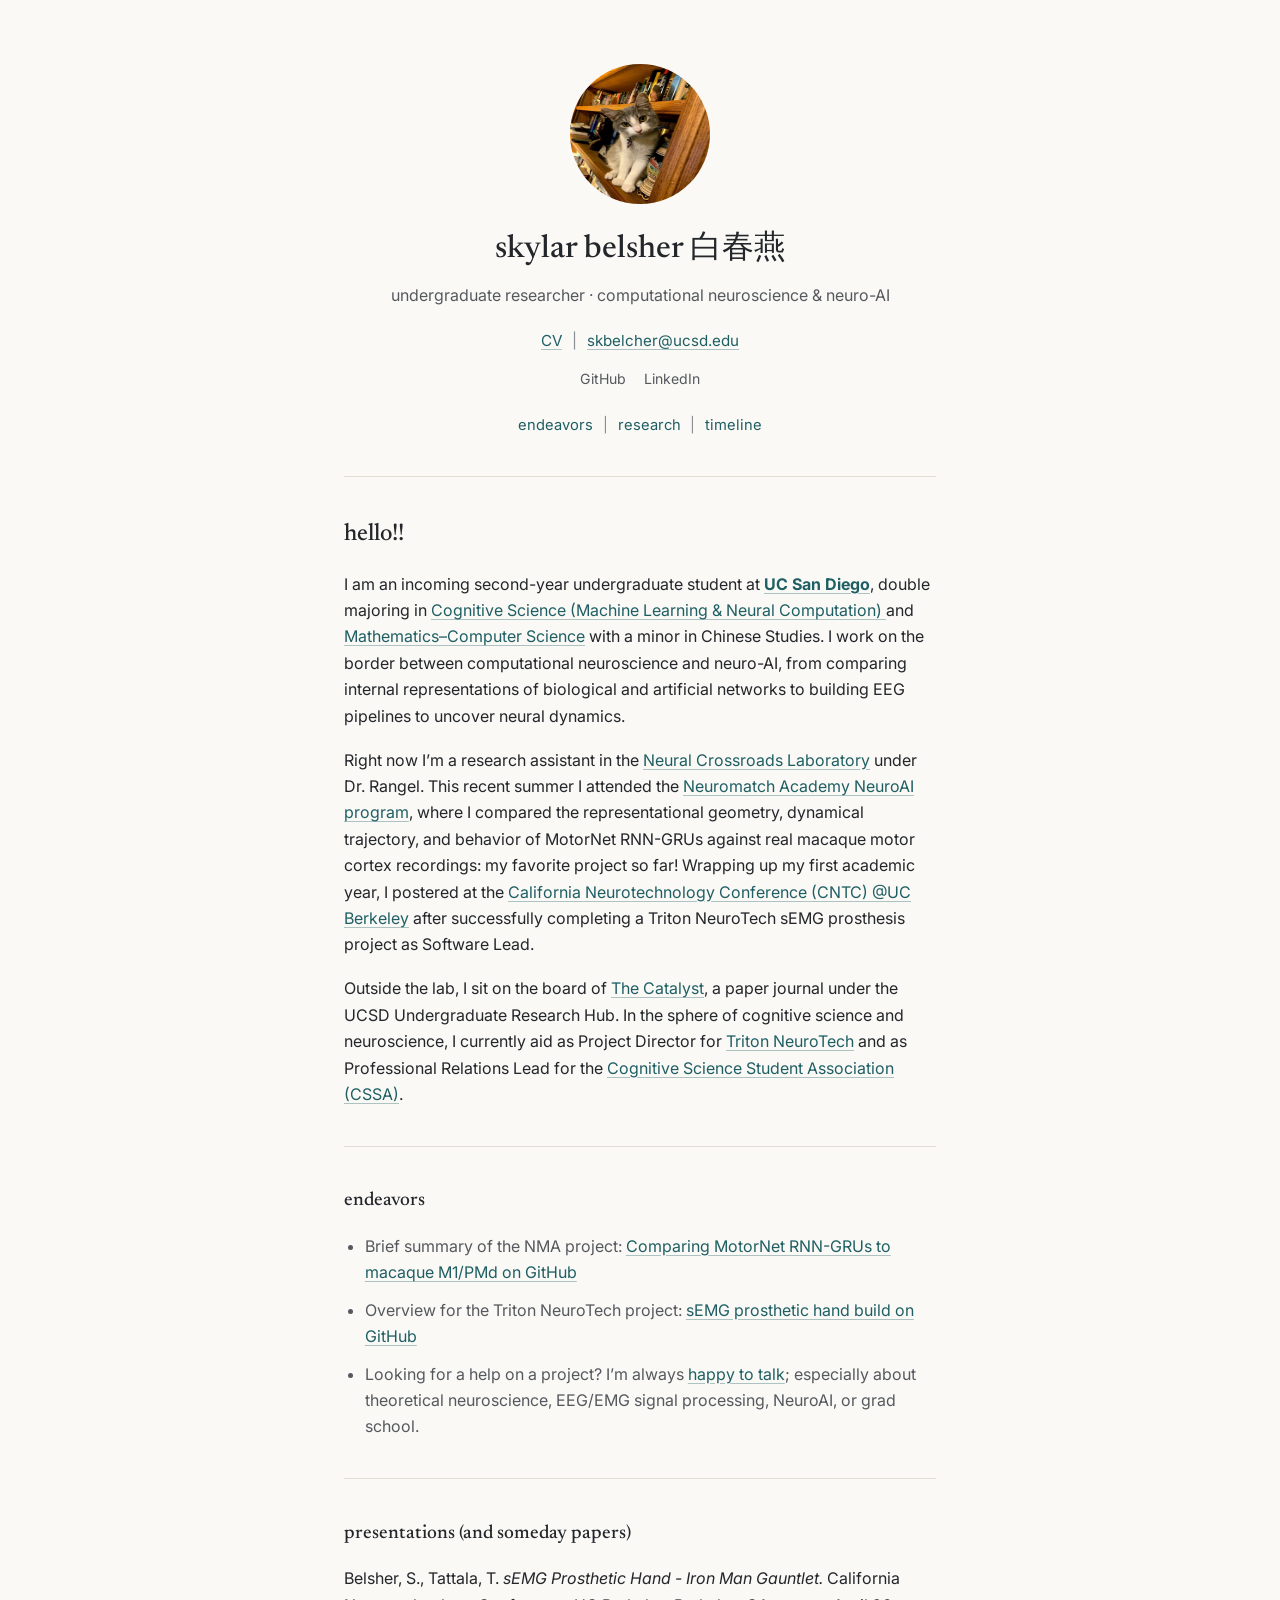
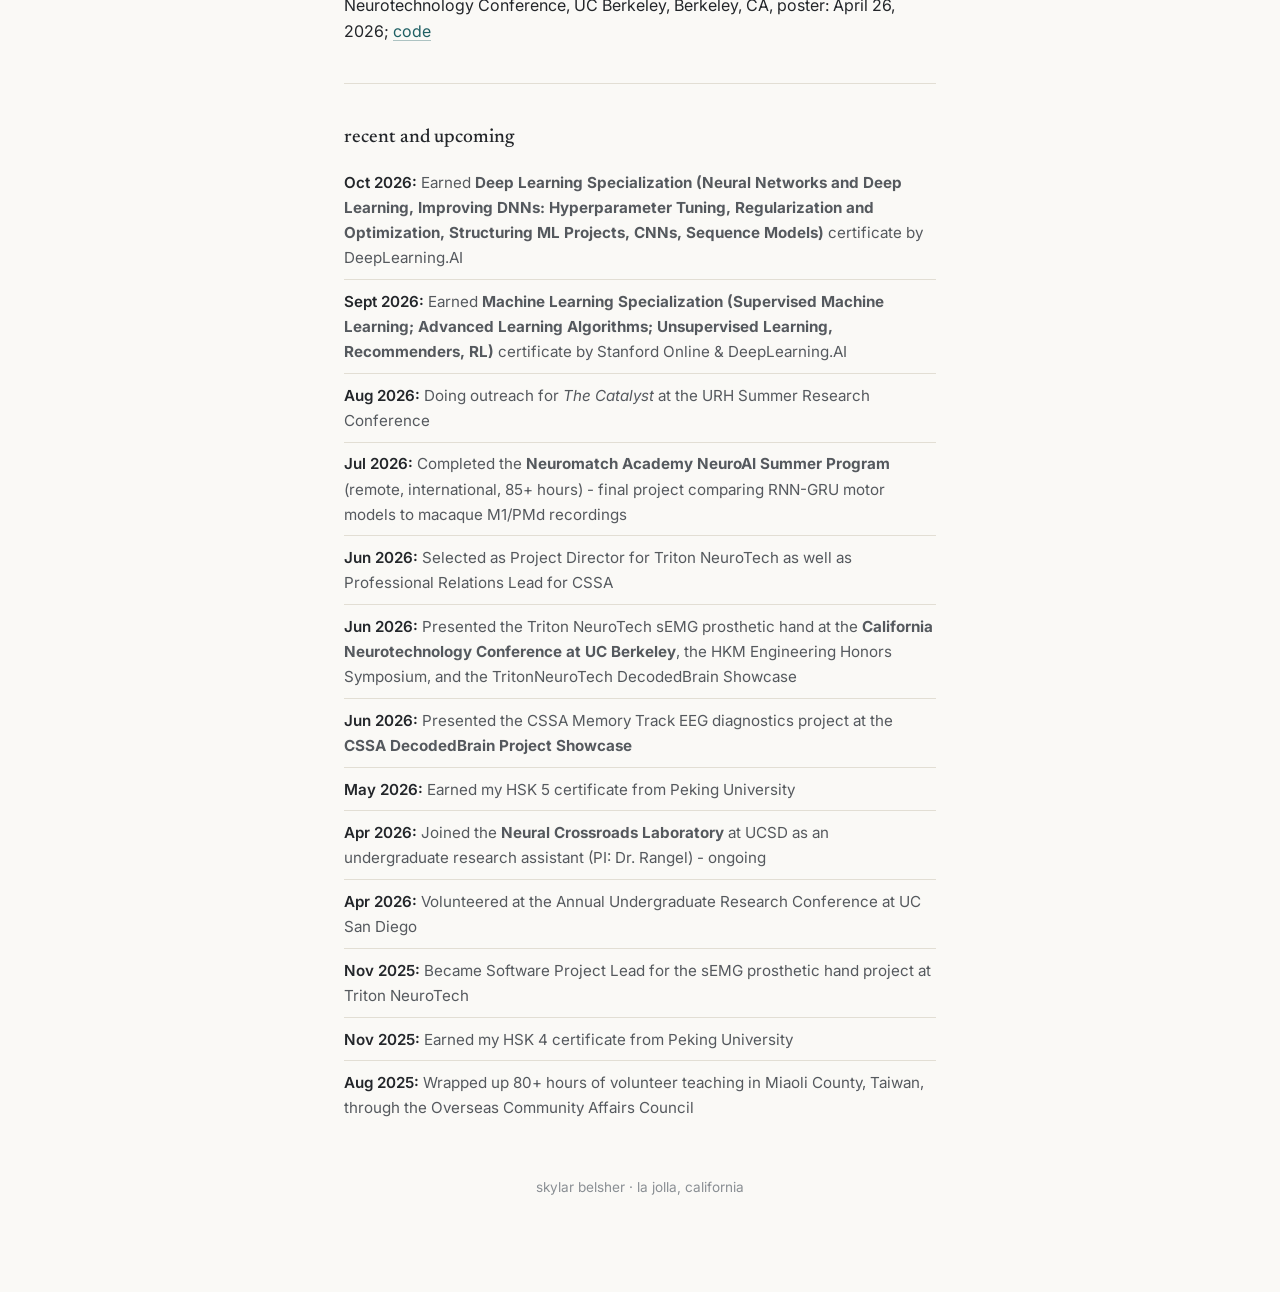
==== index.html @ 6d54ef70 "Update link to code in research section" ====
<!DOCTYPE html>
<html lang="en">
<head>
<meta charset="UTF-8">
<meta name="viewport" content="width=device-width, initial-scale=1.0">
<title>Skylar Belsher 白春燕</title>
<meta name="description" content="undergraduate researcher in computational neuroscience &amp; neuro-AI">
<meta property="og:site_name" content="Skylar Belsher 白春燕">
<script type="application/ld+json">
{
  "@context": "https://schema.org",
  "@type": "WebSite",
  "name": "Skylar Belsher 白春燕",
  "alternateName": ["Skylar Belsher", "skyebel"],
  "url": "https://skyebel.github.io/"
}
</script>
<meta name="google-site-verification" content="w43T97kLpbqfyFWpVVnH5vVUrUJePMoPupSEPdNgiFo" />
<link rel="preconnect" href="https://fonts.googleapis.com">
<link rel="preconnect" href="https://fonts.gstatic.com" crossorigin>
<link href="https://fonts.googleapis.com/css2?family=Newsreader:ital,wght@0,400;0,500;1,400&family=Inter:wght@400;500;600&display=swap" rel="stylesheet">
<link rel="stylesheet" href="style.css">
<link rel="icon" type="image/svg+xml" href="files/favicon-chunyan.svg">
</head>
<body>

<div class="page">

  <header class="masthead">
    <img class="portrait" src="files/cat1.jpg" alt="SB">    
    <h1><a href="/">Skylar Belsher</a> <span lang="zh">白春燕</span></h1>
    <p class="tagline">undergraduate researcher &middot; computational neuroscience &amp; neuro-AI</p>

    <p class="meta-line">
      <a href="https://www.youtube.com/watch?v=ybkqvKKpBPQ">CV</a> <span class="sep">|</span> <a href="mailto:skbelcher@ucsd.edu">skbelcher@ucsd.edu</a>
    </p>

    <p class="icon-row">
      <a href="https://github.com/skyebel" target="_blank" rel="noopener" aria-label="GitHub">GitHub</a>
      <a href="https://www.linkedin.com/in/skylar-belsher-1713b9285/" target="_blank" rel="noopener" aria-label="LinkedIn">LinkedIn</a>
    </p>

    <nav class="page-nav" aria-label="Sections">
      <a href="#endeavors">endeavors</a> <span class="sep">|</span>
      <a href="#research">research</a> <span class="sep">|</span>
      <a href="#timeline">timeline</a>
    </nav>
  </header>

  <hr>

  <main>

    <section id="hello">
      <h2>hello!!</h2>

      <p>
        I am an incoming second-year undergraduate student at <a href="https://www.ucsd.edu/" target="_blank" rel="noopener"><strong>UC San Diego</strong></a>, double majoring 
        in <a href="https://cogsci.ucsd.edu/" target="_blank" rel="noopener">Cognitive Science (Machine Learning &amp; Neural Computation) </a>
        and <a href="https://math.ucsd.edu//" target="_blank" rel="noopener">Mathematics&ndash;Computer Science</a> with a minor in Chinese Studies. 
        I work on the border between computational neuroscience and neuro-AI, from comparing internal representations of biological and artificial networks
        to building EEG pipelines to uncover neural dynamics.
      </p>

      <p>
        Right now I&rsquo;m a research assistant in the
        <a href="https://neuralcrossroads.ucsd.edu/" target="_blank" rel="noopener">Neural Crossroads Laboratory</a> under Dr. Rangel. This recent summer I attended the <a href="https://neuromatch.io/neuroai/" target="_blank" rel="noopener">Neuromatch Academy NeuroAI program</a>, 
        where I compared the representational geometry, dynamical trajectory, and behavior of MotorNet RNN-GRUs against real macaque motor cortex recordings: 
        my favorite project so far! Wrapping up my first academic year, I postered at the <a href="https://10times.com/e15g-fspg-g1s3-7-california-neurotechnology-conference" target="_blank" rel="noopener">California Neurotechnology Conference (CNTC) @UC Berkeley</a> after 
        successfully completing a Triton NeuroTech sEMG prosthesis project as Software Lead.
      </p>

      <p>
        Outside the lab, I sit on the board of <a href="https://catalyst-research.github.io/" target="_blank" rel="noopener">The Catalyst</a>, a paper journal under the UCSD Undergraduate Research Hub. In the sphere of cognitive science and neuroscience, I currently aid as Project
        Director for <a href="https://tritonneurotech.com/" target="_blank" rel="noopener">Triton NeuroTech</a> and as Professional Relations Lead for the <a href="https://cssa-ucsd.org/#/" target="_blank" rel="noopener">Cognitive Science Student Association (CSSA)</a>.
      </p>
    </section>

    <hr>

    <section id="endeavors">
      <h3>endeavors</h3>
      <ul class="quick-links">
        <li>Brief summary of the NMA project: <a href="https://github.com/lilytong0919/NMA-shichimi-rulebreakerhalf-comparing-network">Comparing MotorNet RNN-GRUs to macaque M1/PMd on GitHub</a></li>
        <li>Overview for the Triton NeuroTech project: <a href="https://github.com/skyebel/TNT_sEMG_Prosthesis_Project_2025-2026" target="_blank" rel="noopener">sEMG prosthetic hand build on GitHub</a></li>
        <li>Looking for a help on a project? I&rsquo;m always <a href="mailto:skbelcher@ucsd.edu">happy to talk</a>; especially about theoretical neuroscience, EEG/EMG signal processing, NeuroAI, or grad school.</li>
      </ul>
    </section>

    <hr>

    <section id="research">
      <h3>presentations (and someday papers)</h3>
      
      <p>Belsher, S., Tattala, T. <em>sEMG Prosthetic Hand - Iron Man Gauntlet.</em> California Neurotechnology Conference, UC Berkeley, Berkeley, CA, poster: April 26, 2026; <a href="https://github.com/skyebel/TNT_sEMG_Prosthesis_Project_2025-2026/blob/main/sEMG%20Prosthetic%20Hand%20-%20Iron%20Man%20TNT.pdf">code</a></p>
    </section>
    
    <hr>

    <section id="timeline">
      <h3>recent and upcoming</h3>
      <ul class="timeline">
        <li><span class="date">Oct 2026:</span> Earned <Strong>Deep Learning Specialization (Neural Networks and Deep Learning, Improving DNNs: Hyperparameter Tuning, Regularization and Optimization, Structuring ML Projects, CNNs, Sequence Models)</Strong> certificate by DeepLearning.AI</li>
        <li><span class="date">Sept 2026:</span> Earned <Strong>Machine Learning Specialization (Supervised Machine Learning; Advanced Learning Algorithms; Unsupervised Learning, Recommenders, RL)</Strong> certificate by Stanford Online & DeepLearning.AI</li>
        <li><span class="date">Aug 2026:</span> Doing outreach for <em>The Catalyst</em> at the URH Summer Research Conference</li>
        <li><span class="date">Jul 2026:</span> Completed the <strong>Neuromatch Academy NeuroAI Summer Program</strong> (remote, international, 85+ hours) - final project comparing RNN-GRU motor models to macaque M1/PMd recordings</li>
        <li><span class="date">Jun 2026:</span> Selected as Project Director for Triton NeuroTech as well as Professional Relations Lead for CSSA</li>
        <li><span class="date">Jun 2026:</span> Presented the Triton NeuroTech sEMG prosthetic hand at the <strong>California Neurotechnology Conference at UC Berkeley</strong>, the HKM Engineering Honors Symposium, and the TritonNeuroTech DecodedBrain Showcase</li>
        <li><span class="date">Jun 2026:</span> Presented the CSSA Memory Track EEG diagnostics project at the <strong>CSSA DecodedBrain Project Showcase</strong></li>
        <li><span class="date">May 2026:</span> Earned my HSK 5 certificate from Peking University</li>
        <li><span class="date">Apr 2026:</span> Joined the <strong>Neural Crossroads Laboratory</strong> at UCSD as an undergraduate research assistant (PI: Dr. Rangel) - ongoing</li>
        <li><span class="date">Apr 2026:</span> Volunteered at the Annual Undergraduate Research Conference at UC San Diego</li>
        <li><span class="date">Nov 2025:</span> Became Software Project Lead for the sEMG prosthetic hand project at Triton NeuroTech</li>
        <li><span class="date">Nov 2025:</span> Earned my HSK 4 certificate from Peking University</li>
        <li><span class="date">Aug 2025:</span> Wrapped up 80+ hours of volunteer teaching in Miaoli County, Taiwan, through the Overseas Community Affairs Council</li>
      </ul>
    </section>

  </main>

  <footer class="site-footer">
    <p>skylar belsher &middot; la jolla, california</p>
  </footer>

</div>

</body>
</html>
---- style.css ----
:root {
  --bg: #faf9f6;
  --ink: #23262a;
  --ink-dim: #55595e;
  --muted: #8a8f94;
  --line: #e2ded4;
  --accent: #1f5f63;

  --serif: "Newsreader", "Iowan Old Style", Georgia, serif;
  --sans: "Inter", -apple-system, BlinkMacSystemFont, "Segoe UI", sans-serif;
}

* { box-sizing: border-box; }

body {
  margin: 0;
  background: var(--bg);
  color: var(--ink);
  font-family: var(--sans);
  font-size: 16px;
  line-height: 1.65;
  -webkit-font-smoothing: antialiased;
}

@media (prefers-reduced-motion: reduce) {
  * { animation: none !important; transition: none !important; }
}

.page {
  max-width: 640px;
  margin: 0 auto;
  padding: 4rem 1.5rem 5rem;
}

a { color: var(--accent); text-decoration-color: rgba(31, 95, 99, 0.35); text-underline-offset: 3px; }
a:hover { text-decoration-color: var(--accent); }
a:focus-visible { outline: 2px solid var(--accent); outline-offset: 2px; }

hr { border: none; border-top: 1px solid var(--line); margin: 2.4rem 0; }

/* ---------- masthead ---------- */

.masthead { text-align: center; }

.portrait {
  width: 140px;
  height: 140px;
  margin: 0 auto 1.2rem;
  border-radius: 50%;
  background: var(--ink);
  color: var(--bg);
  display: flex;
  align-items: center;
  justify-content: center;
  font-family: var(--serif);
  font-size: 1.6rem;
  letter-spacing: 0.02em;
}

.masthead h1 {
  font-family: var(--serif);
  font-weight: 500;
  font-size: 2rem;
  margin: 0 0 0.4rem;
}
.masthead h1 a { color: var(--ink); text-decoration: none; text-transform: lowercase; }

.tagline {
  color: var(--ink-dim);
  font-size: 1rem;
  margin: 0 0 1.2rem;
}

.meta-line { margin: 0 0 0.9rem; font-size: 0.95rem; }
.sep { color: var(--muted); margin: 0 0.4em; }

.icon-row {
  display: flex;
  justify-content: center;
  gap: 1.1rem;
  margin: 0 0 1.4rem;
  font-size: 0.88rem;
}
.icon-row a { color: var(--ink-dim); text-decoration: none; }
.icon-row a:hover { color: var(--accent); }

.page-nav { font-size: 0.92rem; margin: 0; }
.page-nav a { text-decoration: none; }
.page-nav a:hover { text-decoration: underline; }

/* ---------- content ---------- */

main h2 {
  font-family: var(--serif);
  font-weight: 500;
  font-size: 1.5rem;
  margin: 0 0 1rem;
}
main h3 {
  font-family: var(--serif);
  font-weight: 500;
  font-size: 1.2rem;
  margin: 0 0 1rem;
}

main p { margin: 0 0 1.1rem; color: var(--ink); }
main p:last-child { margin-bottom: 0; }

.quick-links {
  list-style: disc;
  padding-left: 1.3rem;
  margin: 0;
}
.quick-links li { margin-bottom: 0.7rem; color: var(--ink-dim); }
.quick-links li:last-child { margin-bottom: 0; }

/* ---------- timeline ---------- */

.timeline {
  list-style: none;
  margin: 0;
  padding: 0;
}
.timeline li {
  padding: 0.55rem 0;
  border-bottom: 1px solid var(--line);
  font-size: 0.95rem;
  color: var(--ink-dim);
}
.timeline li:first-child { padding-top: 0; }
.timeline li:last-child { border-bottom: none; padding-bottom: 0; }
.timeline .date { color: var(--ink); font-weight: 600; }

/* ---------- footer ---------- */

.site-footer {
  margin-top: 3.5rem;
  text-align: center;
  color: var(--muted);
  font-size: 0.85rem;
}

/* ---------- responsive ---------- */

@media (max-width: 480px) {
  .page { padding: 2.6rem 1.2rem 3.5rem; }
  .masthead h1 { font-size: 1.6rem; }
  .icon-row { flex-wrap: wrap; gap: 0.8rem 1rem; }
}
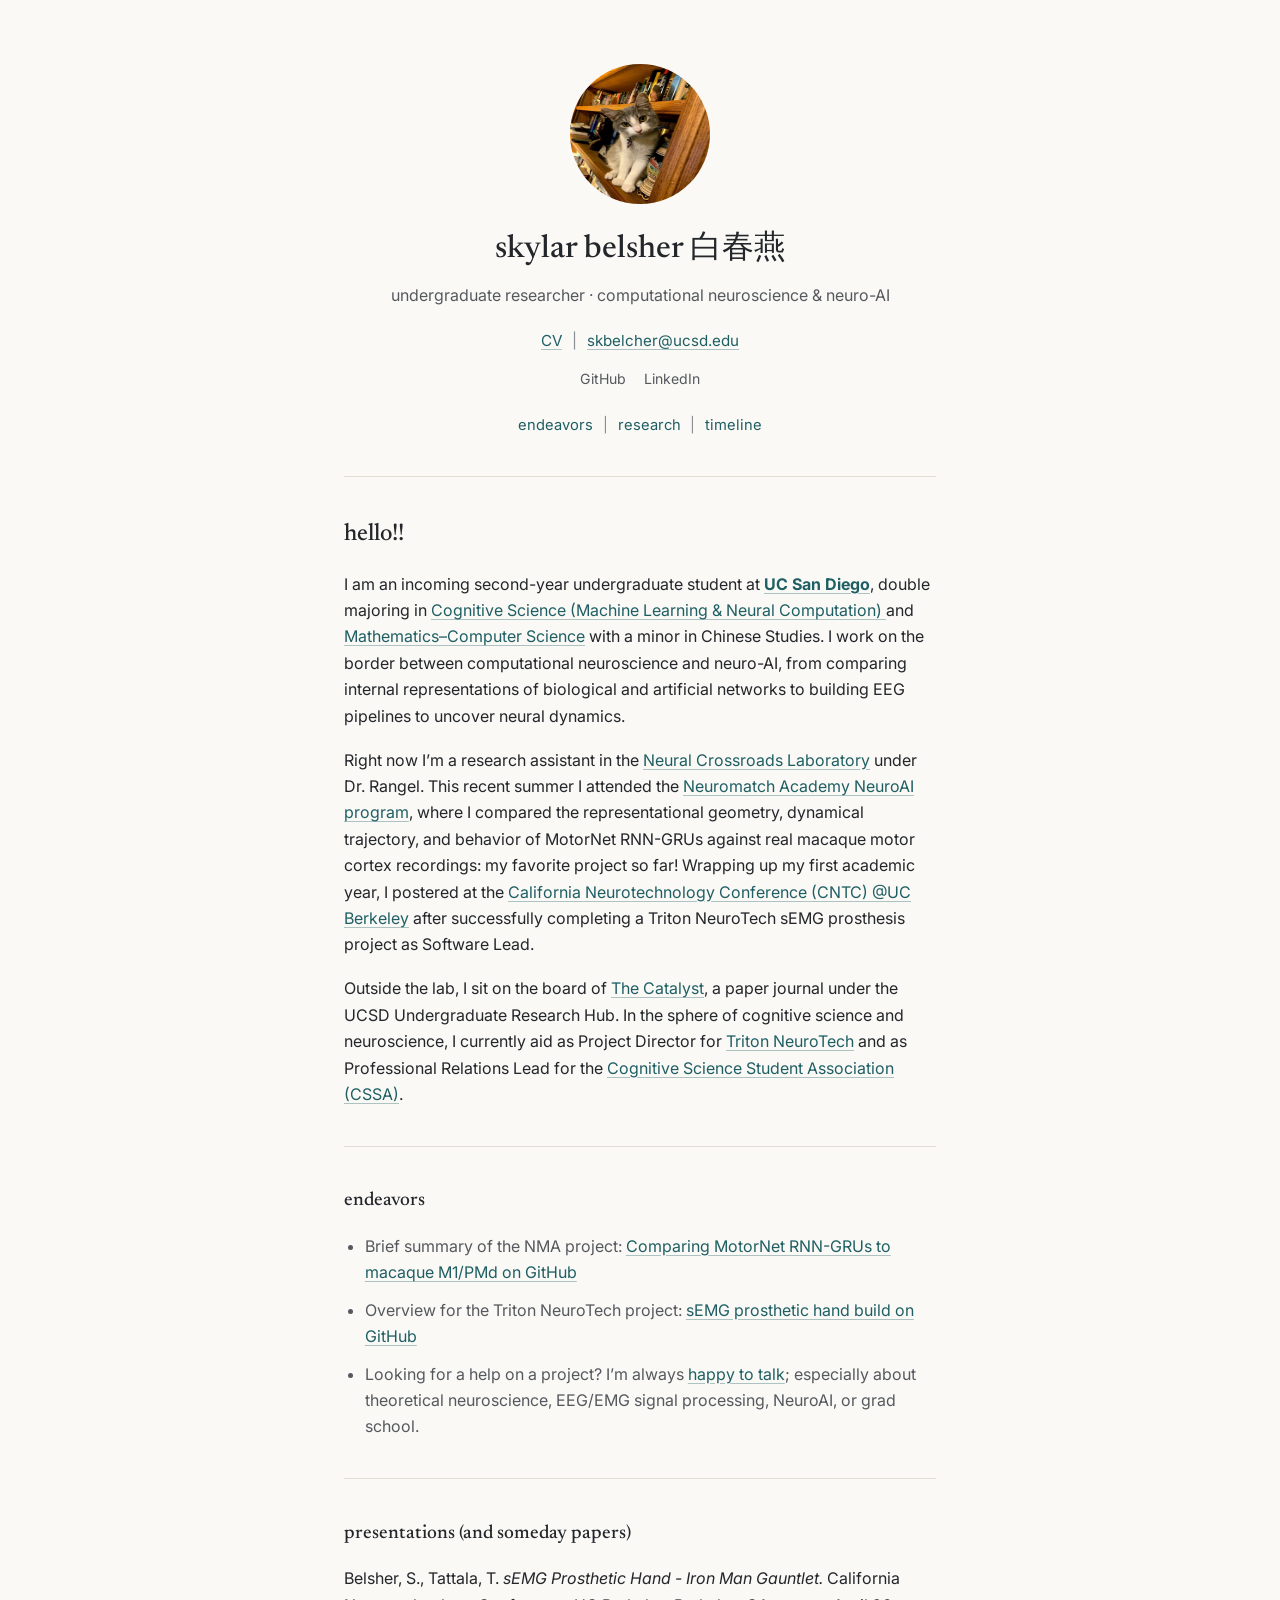
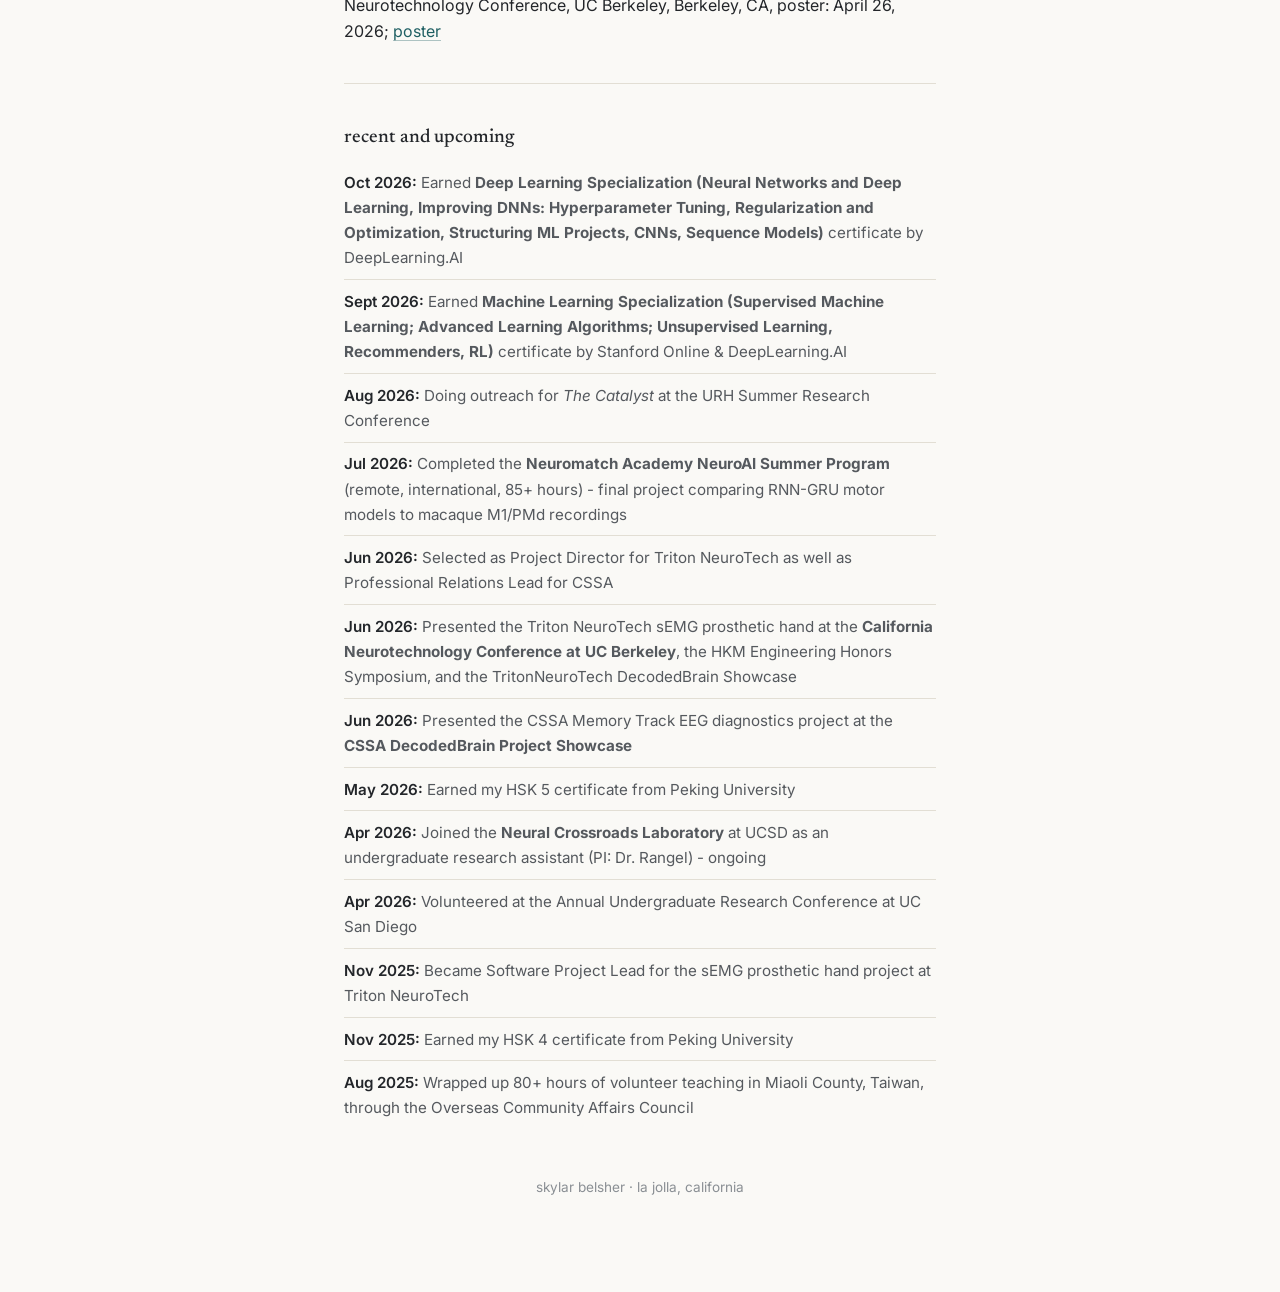
==== commit cc83c905: "Update index.html" ====
--- a/index.html
+++ b/index.html
@@ -92,7 +92,7 @@
     <section id="research">
       <h3>presentations (and someday papers)</h3>
       
-      <p>Belsher, S., Tattala, T. <em>sEMG Prosthetic Hand - Iron Man Gauntlet.</em> California Neurotechnology Conference, UC Berkeley, Berkeley, CA, poster: April 26, 2026; <a href="https://github.com/skyebel/TNT_sEMG_Prosthesis_Project_2025-2026/blob/main/sEMG%20Prosthetic%20Hand%20-%20Iron%20Man%20TNT.pdf">code</a></p>
+      <p>Belsher, S., Tattala, T. <em>sEMG Prosthetic Hand - Iron Man Gauntlet.</em> California Neurotechnology Conference, UC Berkeley, Berkeley, CA, poster: April 26, 2026; <a href="https://drive.google.com/file/d/1DYNPa0U_blKSx-6KFc1fAIsUNBEod6rd/view">poster</a></p>
     </section>
     
     <hr>
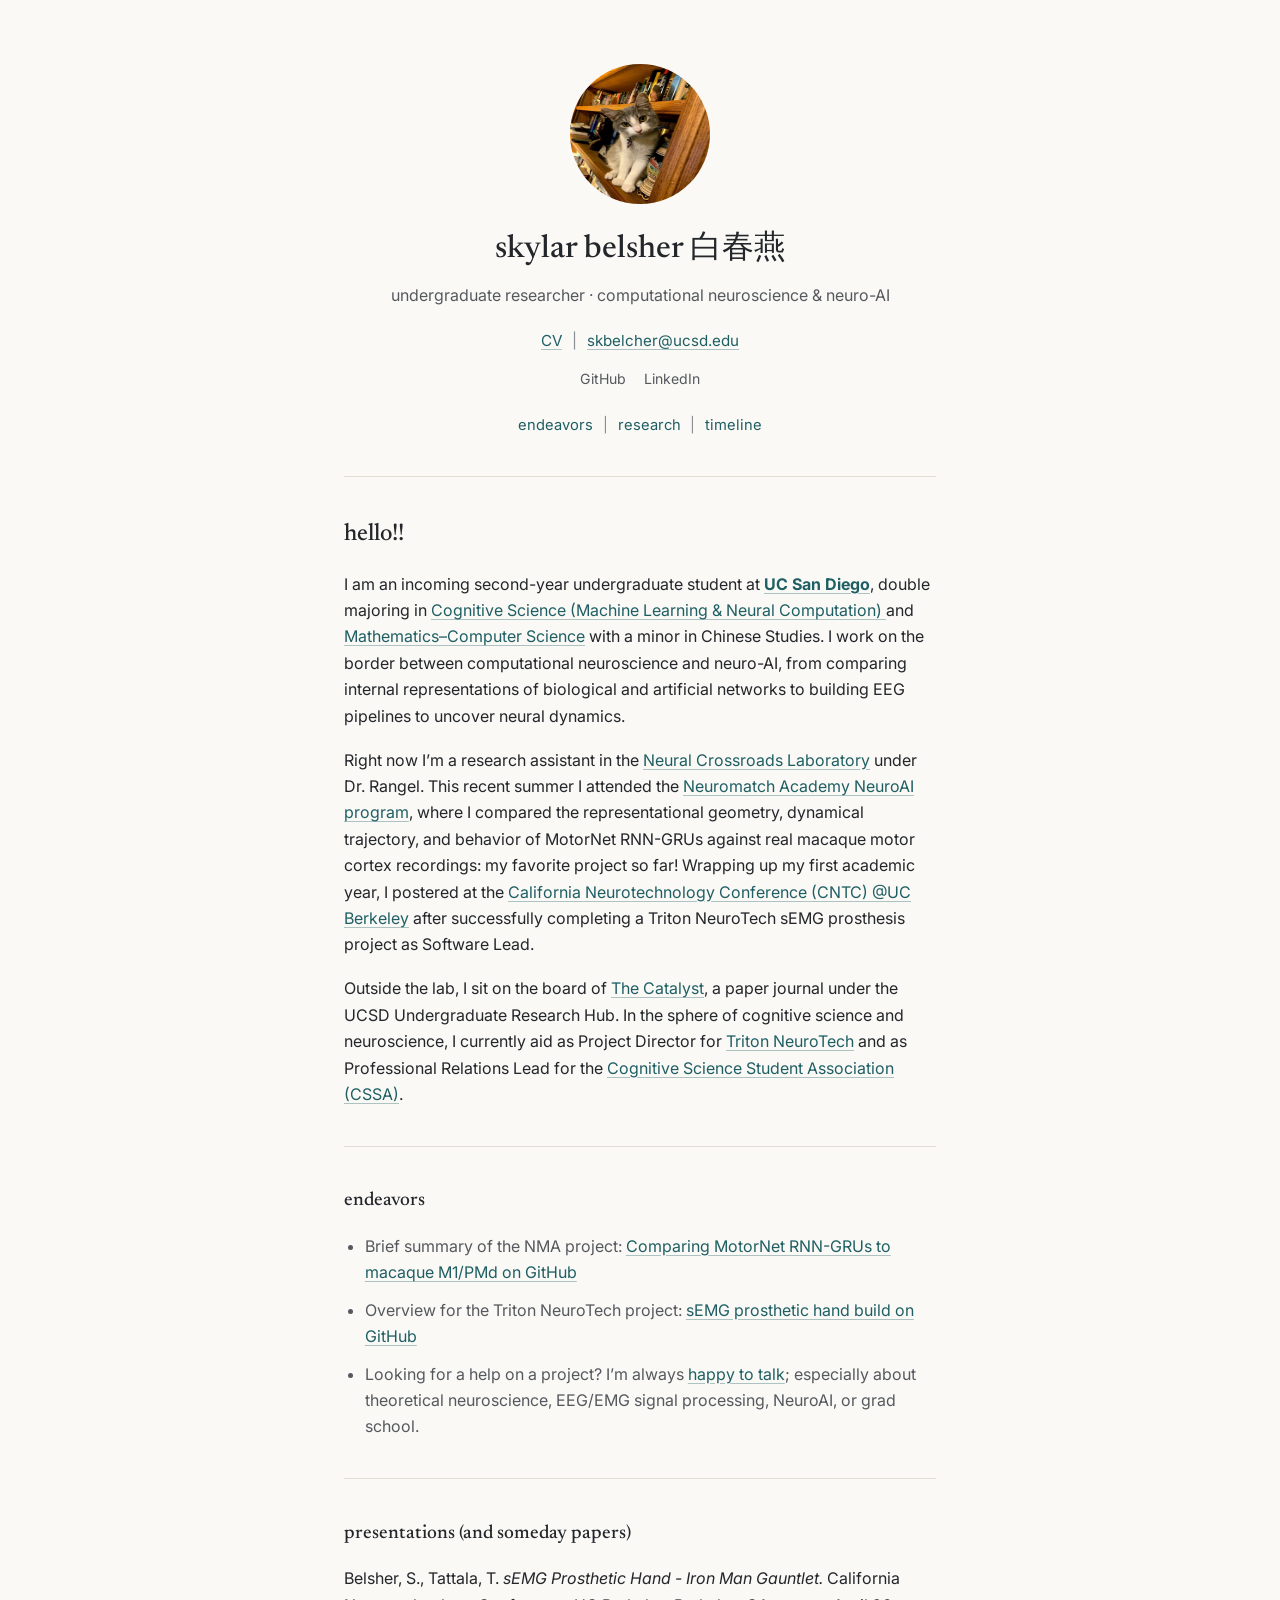
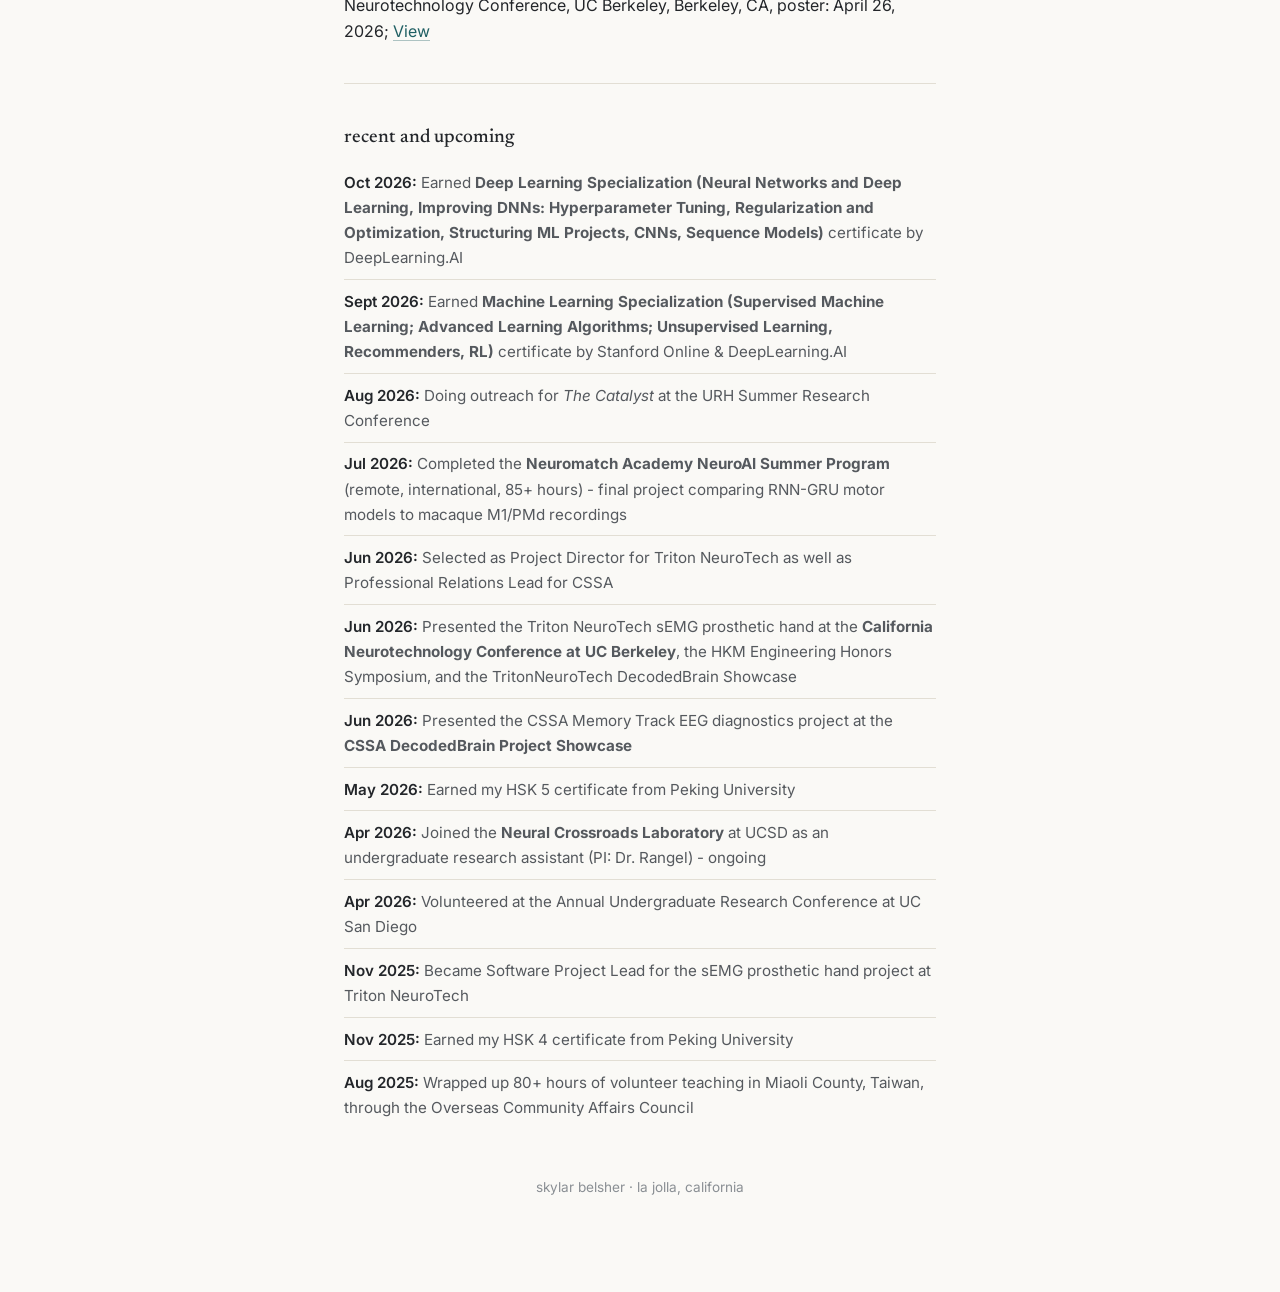
==== commit 1bfcc3e3: "Update link text for conference poster" ====
--- a/index.html
+++ b/index.html
@@ -92,7 +92,7 @@
     <section id="research">
       <h3>presentations (and someday papers)</h3>
       
-      <p>Belsher, S., Tattala, T. <em>sEMG Prosthetic Hand - Iron Man Gauntlet.</em> California Neurotechnology Conference, UC Berkeley, Berkeley, CA, poster: April 26, 2026; <a href="https://drive.google.com/file/d/1DYNPa0U_blKSx-6KFc1fAIsUNBEod6rd/view">poster</a></p>
+      <p>Belsher, S., Tattala, T. <em>sEMG Prosthetic Hand - Iron Man Gauntlet.</em> California Neurotechnology Conference, UC Berkeley, Berkeley, CA, poster: April 26, 2026; <a href="https://drive.google.com/file/d/1DYNPa0U_blKSx-6KFc1fAIsUNBEod6rd/view">View</a></p>
     </section>
     
     <hr>
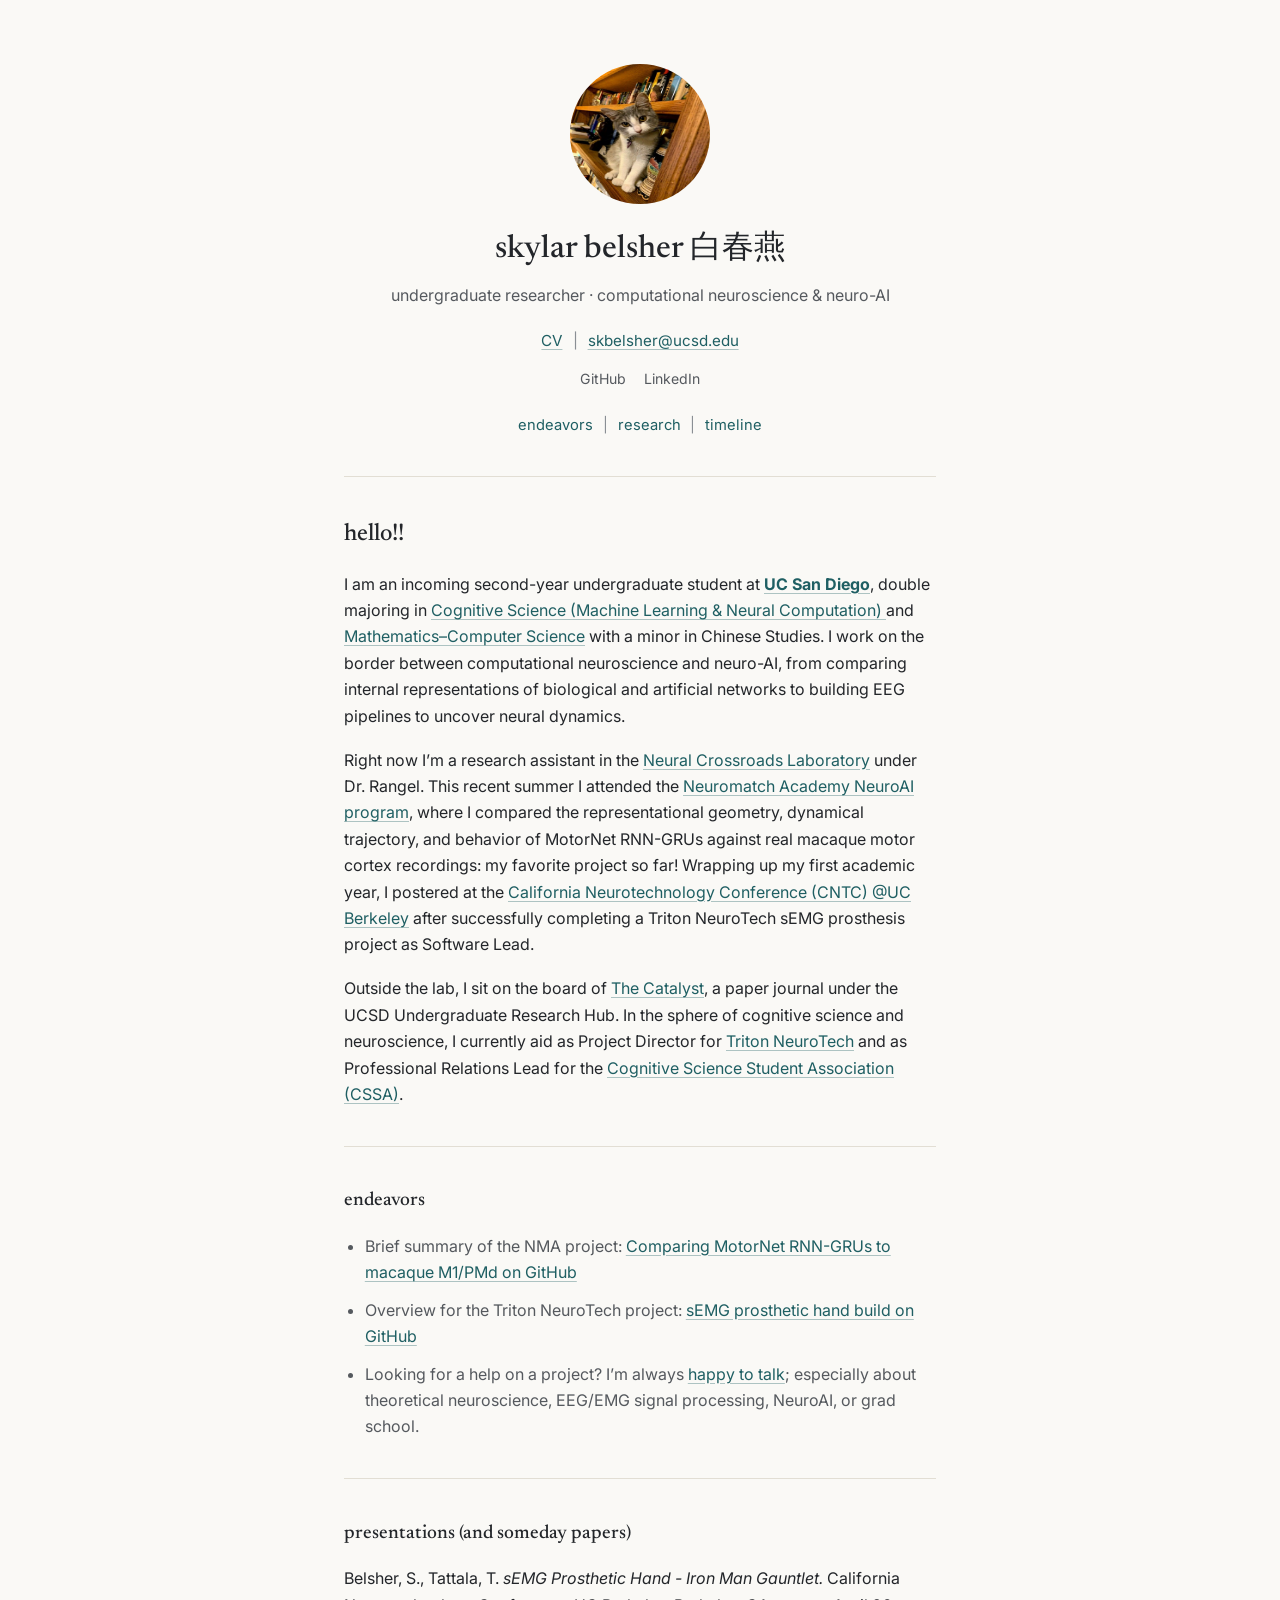
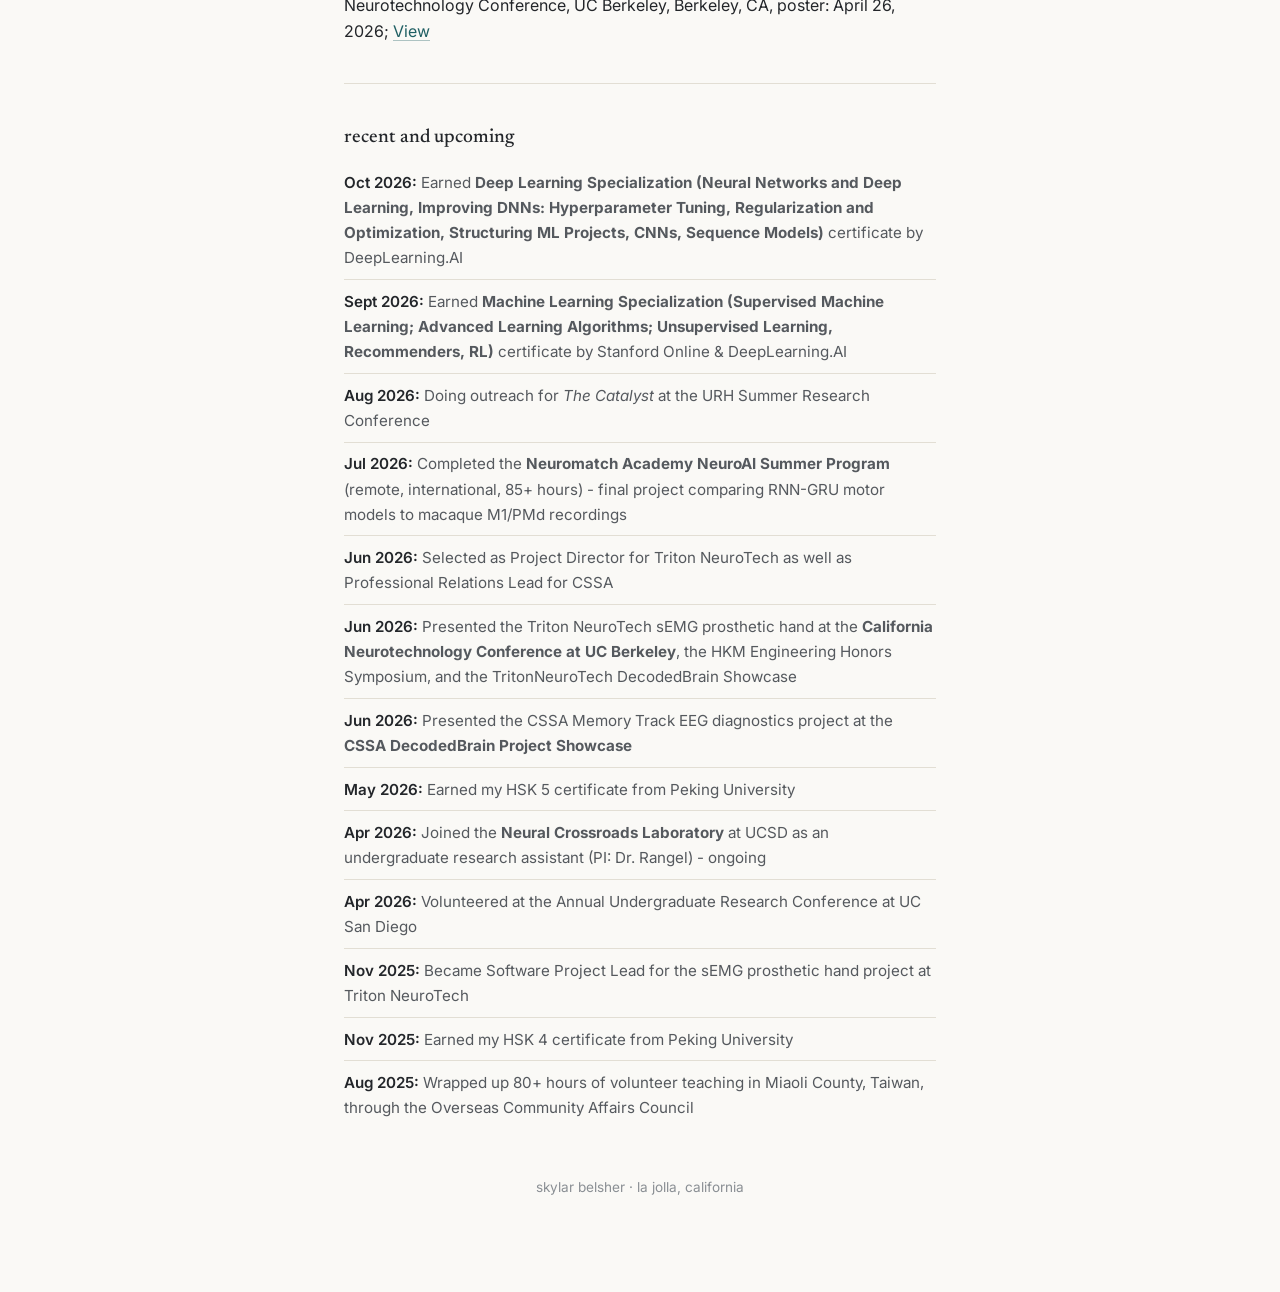
==== commit 7b6a6d23: "Fix email address in index.html" ====
--- a/index.html
+++ b/index.html
@@ -32,7 +32,7 @@
     <p class="tagline">undergraduate researcher &middot; computational neuroscience &amp; neuro-AI</p>
 
     <p class="meta-line">
-      <a href="https://www.youtube.com/watch?v=ybkqvKKpBPQ">CV</a> <span class="sep">|</span> <a href="mailto:skbelcher@ucsd.edu">skbelcher@ucsd.edu</a>
+      <a href="https://www.youtube.com/watch?v=ybkqvKKpBPQ">CV</a> <span class="sep">|</span> <a href="mailto:skbelsher@ucsd.edu">skbelsher@ucsd.edu</a>
     </p>
 
     <p class="icon-row">
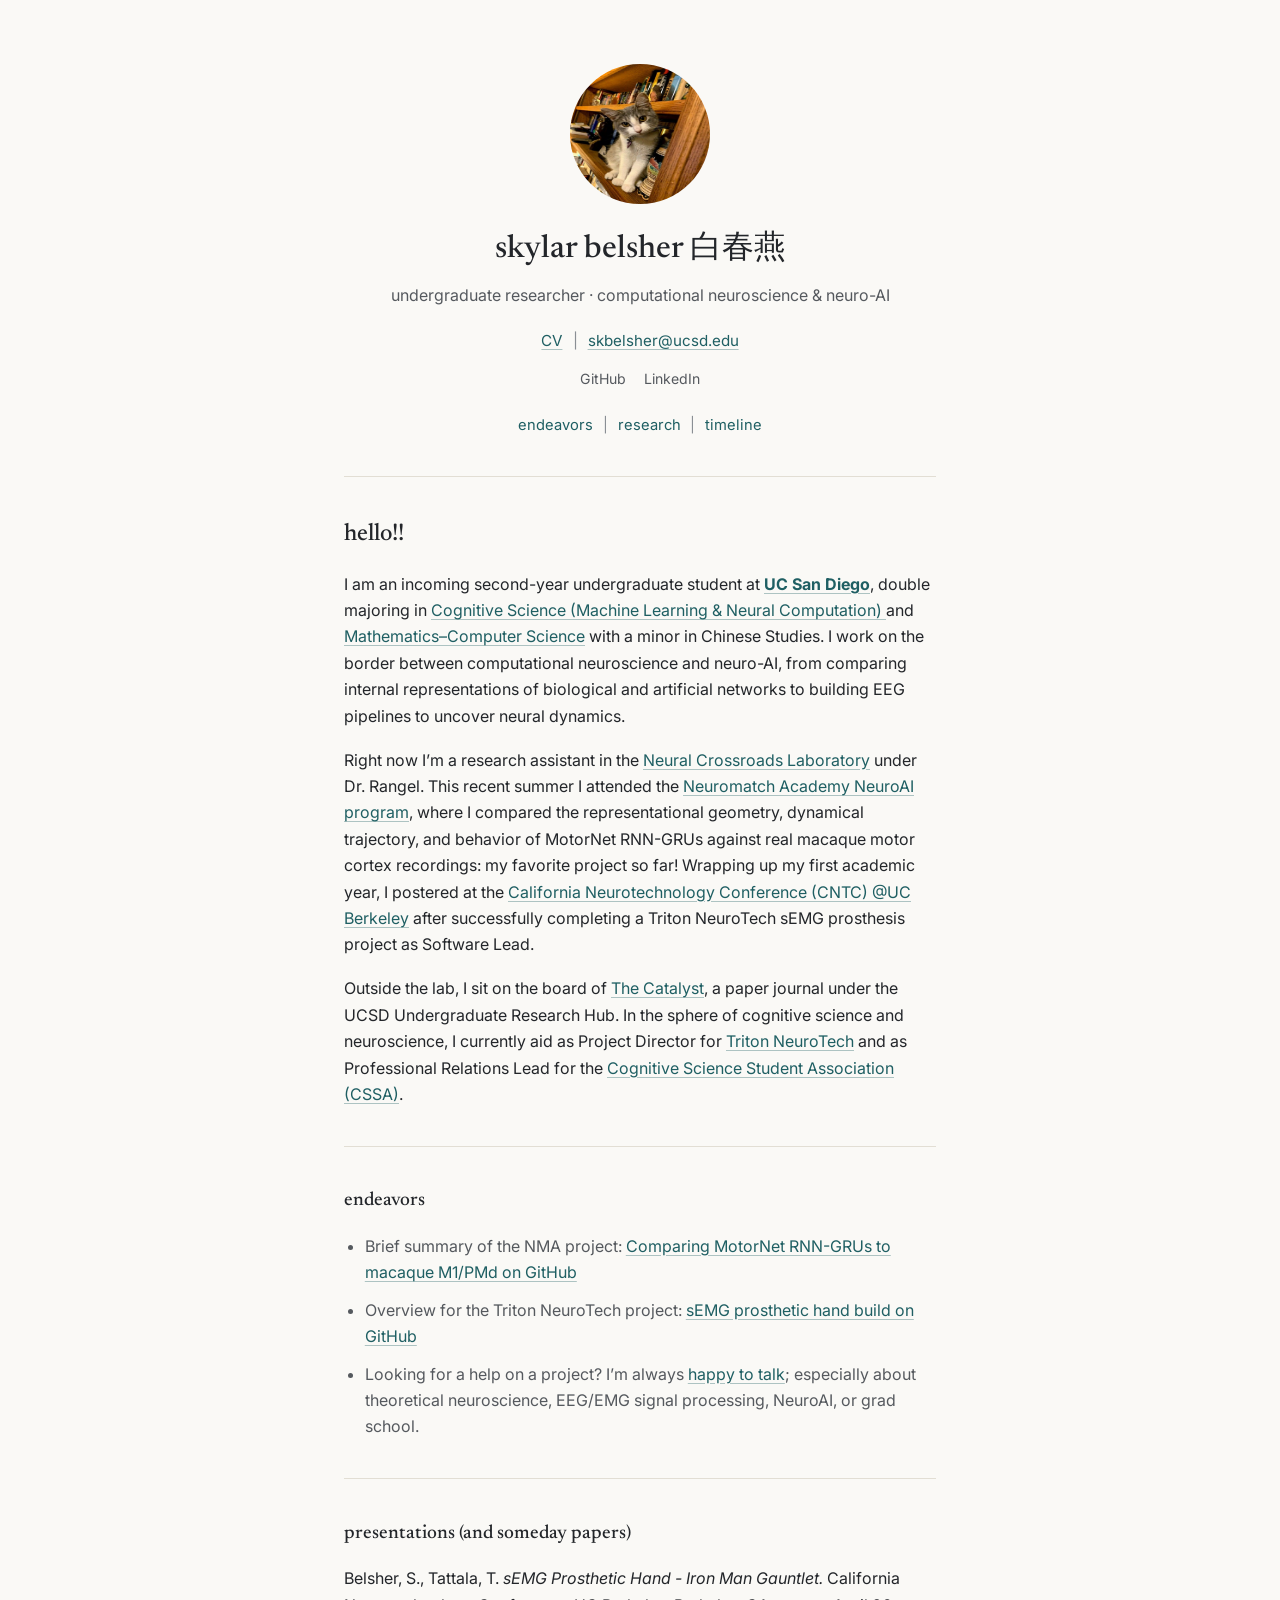
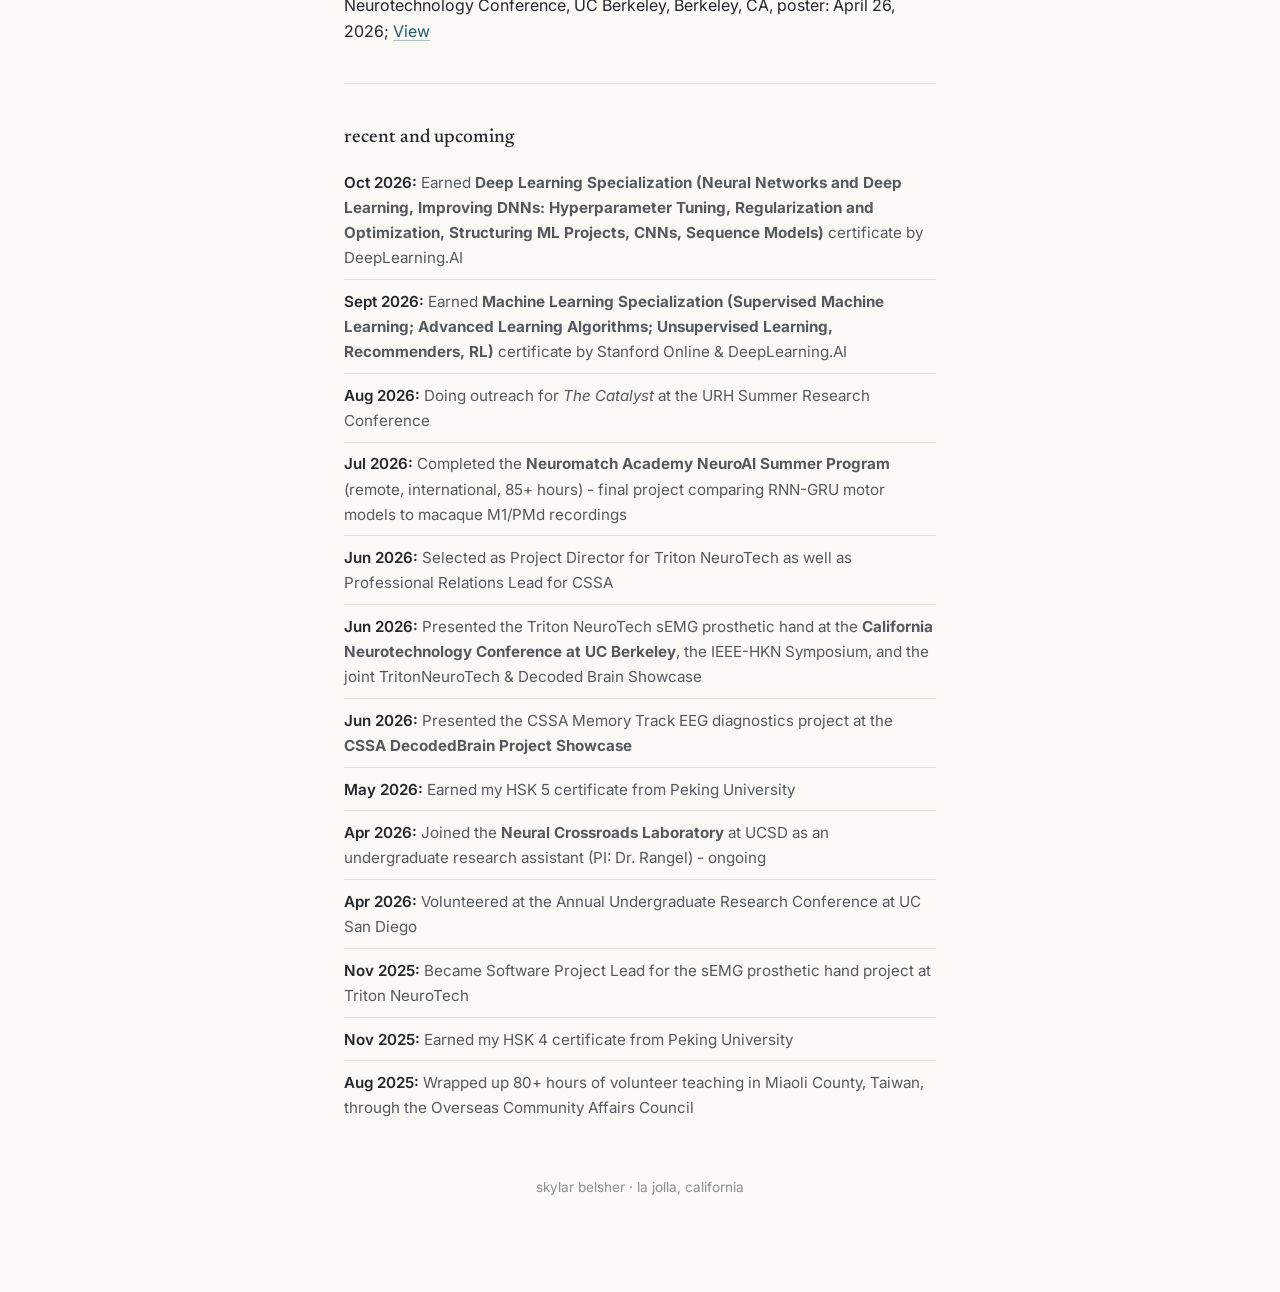
==== commit fc29196e: "Update index.html" ====
--- a/index.html
+++ b/index.html
@@ -105,7 +105,7 @@
         <li><span class="date">Aug 2026:</span> Doing outreach for <em>The Catalyst</em> at the URH Summer Research Conference</li>
         <li><span class="date">Jul 2026:</span> Completed the <strong>Neuromatch Academy NeuroAI Summer Program</strong> (remote, international, 85+ hours) - final project comparing RNN-GRU motor models to macaque M1/PMd recordings</li>
         <li><span class="date">Jun 2026:</span> Selected as Project Director for Triton NeuroTech as well as Professional Relations Lead for CSSA</li>
-        <li><span class="date">Jun 2026:</span> Presented the Triton NeuroTech sEMG prosthetic hand at the <strong>California Neurotechnology Conference at UC Berkeley</strong>, the HKM Engineering Honors Symposium, and the TritonNeuroTech DecodedBrain Showcase</li>
+        <li><span class="date">Jun 2026:</span> Presented the Triton NeuroTech sEMG prosthetic hand at the <strong>California Neurotechnology Conference at UC Berkeley</strong>, the IEEE-HKN Symposium, and the joint TritonNeuroTech & Decoded Brain Showcase</li>
         <li><span class="date">Jun 2026:</span> Presented the CSSA Memory Track EEG diagnostics project at the <strong>CSSA DecodedBrain Project Showcase</strong></li>
         <li><span class="date">May 2026:</span> Earned my HSK 5 certificate from Peking University</li>
         <li><span class="date">Apr 2026:</span> Joined the <strong>Neural Crossroads Laboratory</strong> at UCSD as an undergraduate research assistant (PI: Dr. Rangel) - ongoing</li>
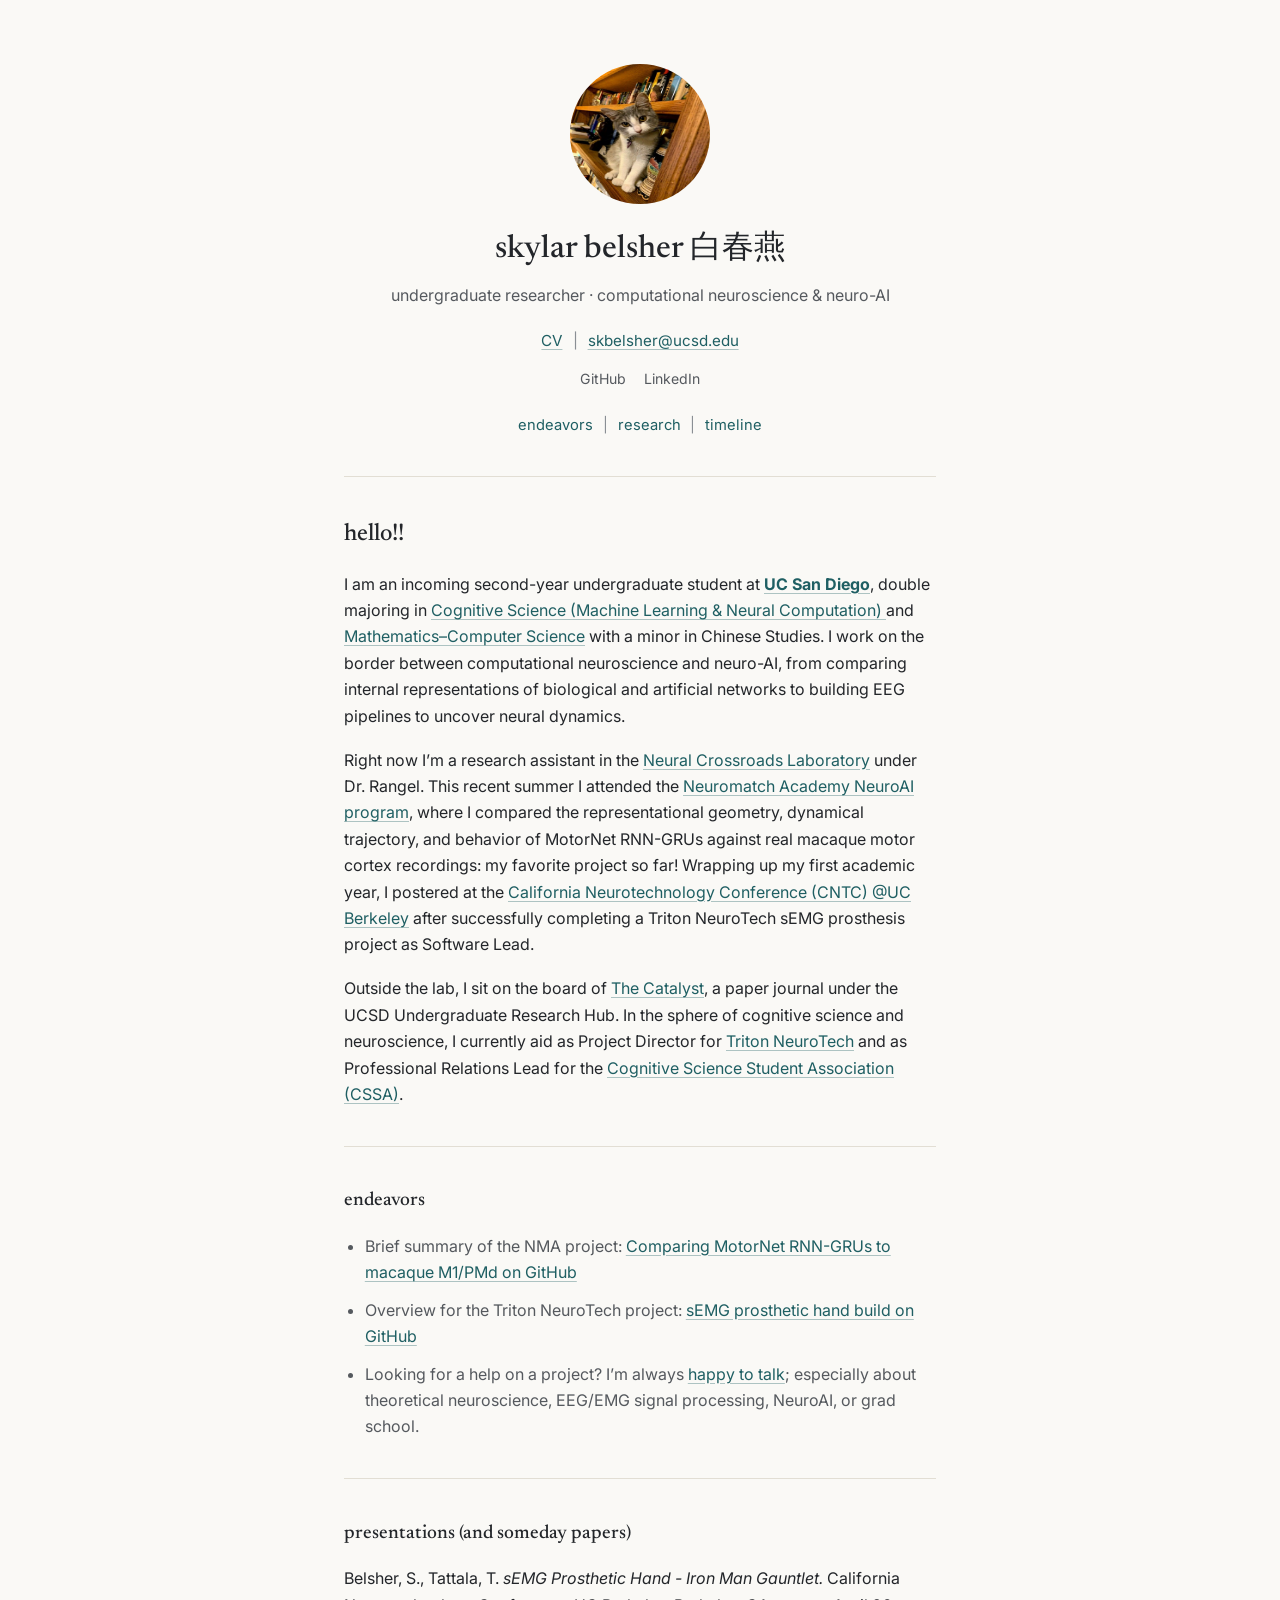
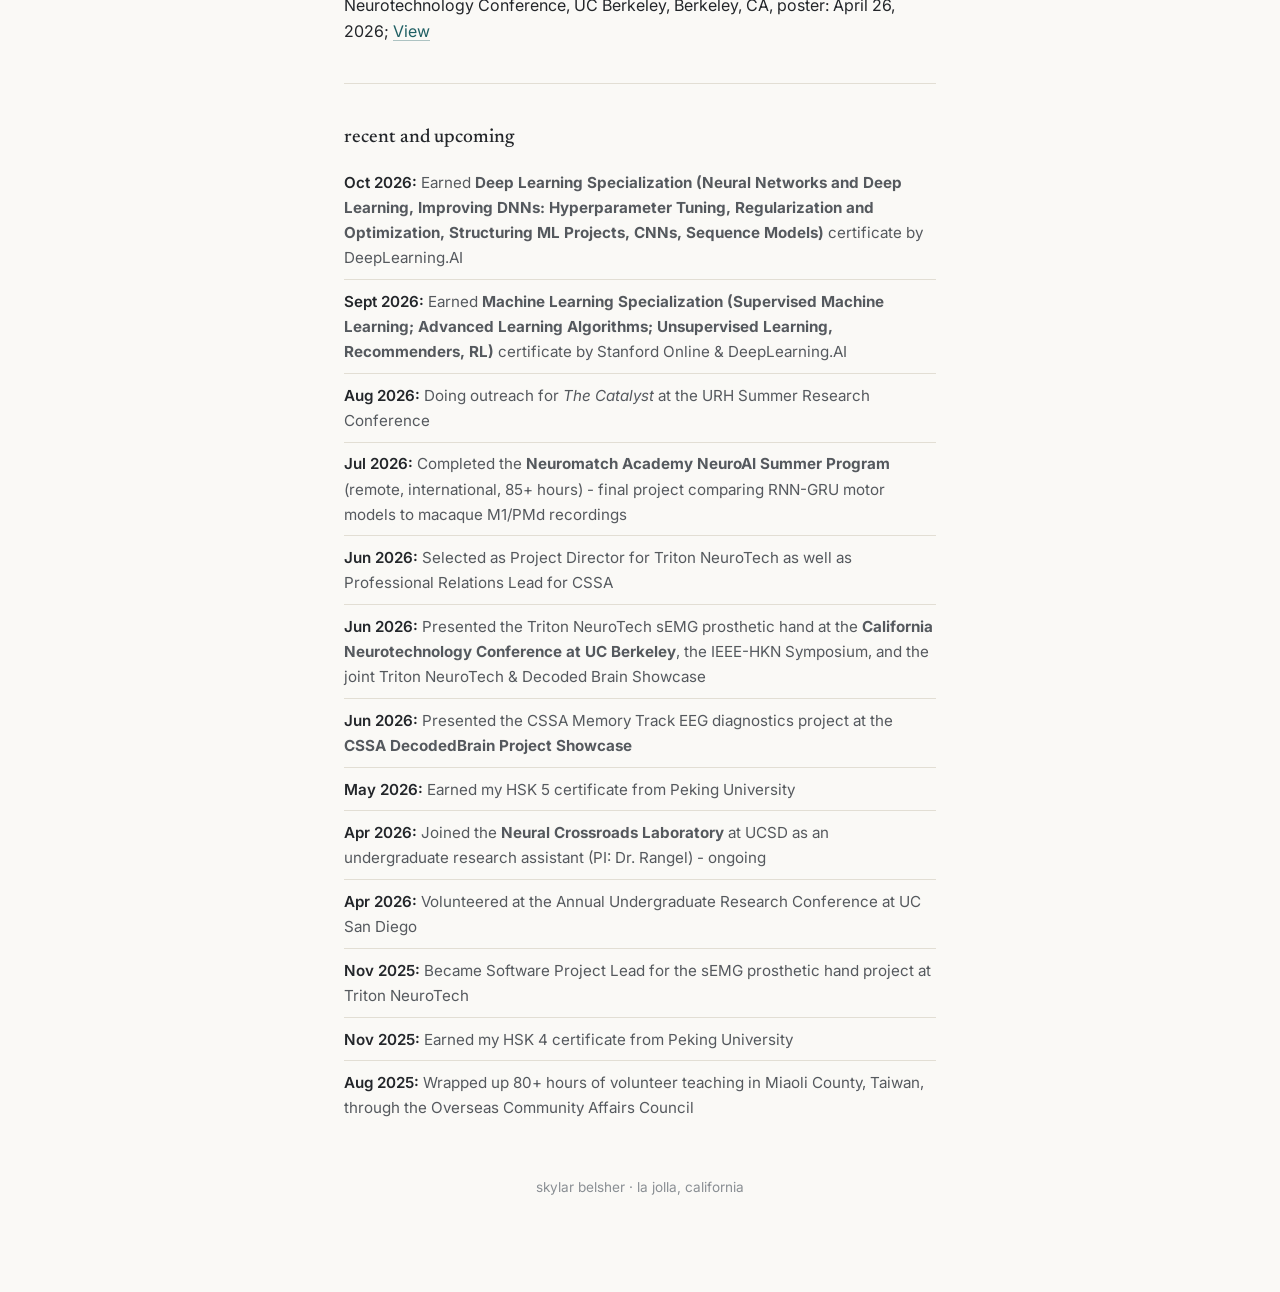
==== commit 554356d5: "Fix formatting for Jun 2026 entry in index.html" ====
--- a/index.html
+++ b/index.html
@@ -105,7 +105,7 @@
         <li><span class="date">Aug 2026:</span> Doing outreach for <em>The Catalyst</em> at the URH Summer Research Conference</li>
         <li><span class="date">Jul 2026:</span> Completed the <strong>Neuromatch Academy NeuroAI Summer Program</strong> (remote, international, 85+ hours) - final project comparing RNN-GRU motor models to macaque M1/PMd recordings</li>
         <li><span class="date">Jun 2026:</span> Selected as Project Director for Triton NeuroTech as well as Professional Relations Lead for CSSA</li>
-        <li><span class="date">Jun 2026:</span> Presented the Triton NeuroTech sEMG prosthetic hand at the <strong>California Neurotechnology Conference at UC Berkeley</strong>, the IEEE-HKN Symposium, and the joint TritonNeuroTech & Decoded Brain Showcase</li>
+        <li><span class="date">Jun 2026:</span> Presented the Triton NeuroTech sEMG prosthetic hand at the <strong>California Neurotechnology Conference at UC Berkeley</strong>, the IEEE-HKN Symposium, and the joint Triton NeuroTech & Decoded Brain Showcase</li>
         <li><span class="date">Jun 2026:</span> Presented the CSSA Memory Track EEG diagnostics project at the <strong>CSSA DecodedBrain Project Showcase</strong></li>
         <li><span class="date">May 2026:</span> Earned my HSK 5 certificate from Peking University</li>
         <li><span class="date">Apr 2026:</span> Joined the <strong>Neural Crossroads Laboratory</strong> at UCSD as an undergraduate research assistant (PI: Dr. Rangel) - ongoing</li>
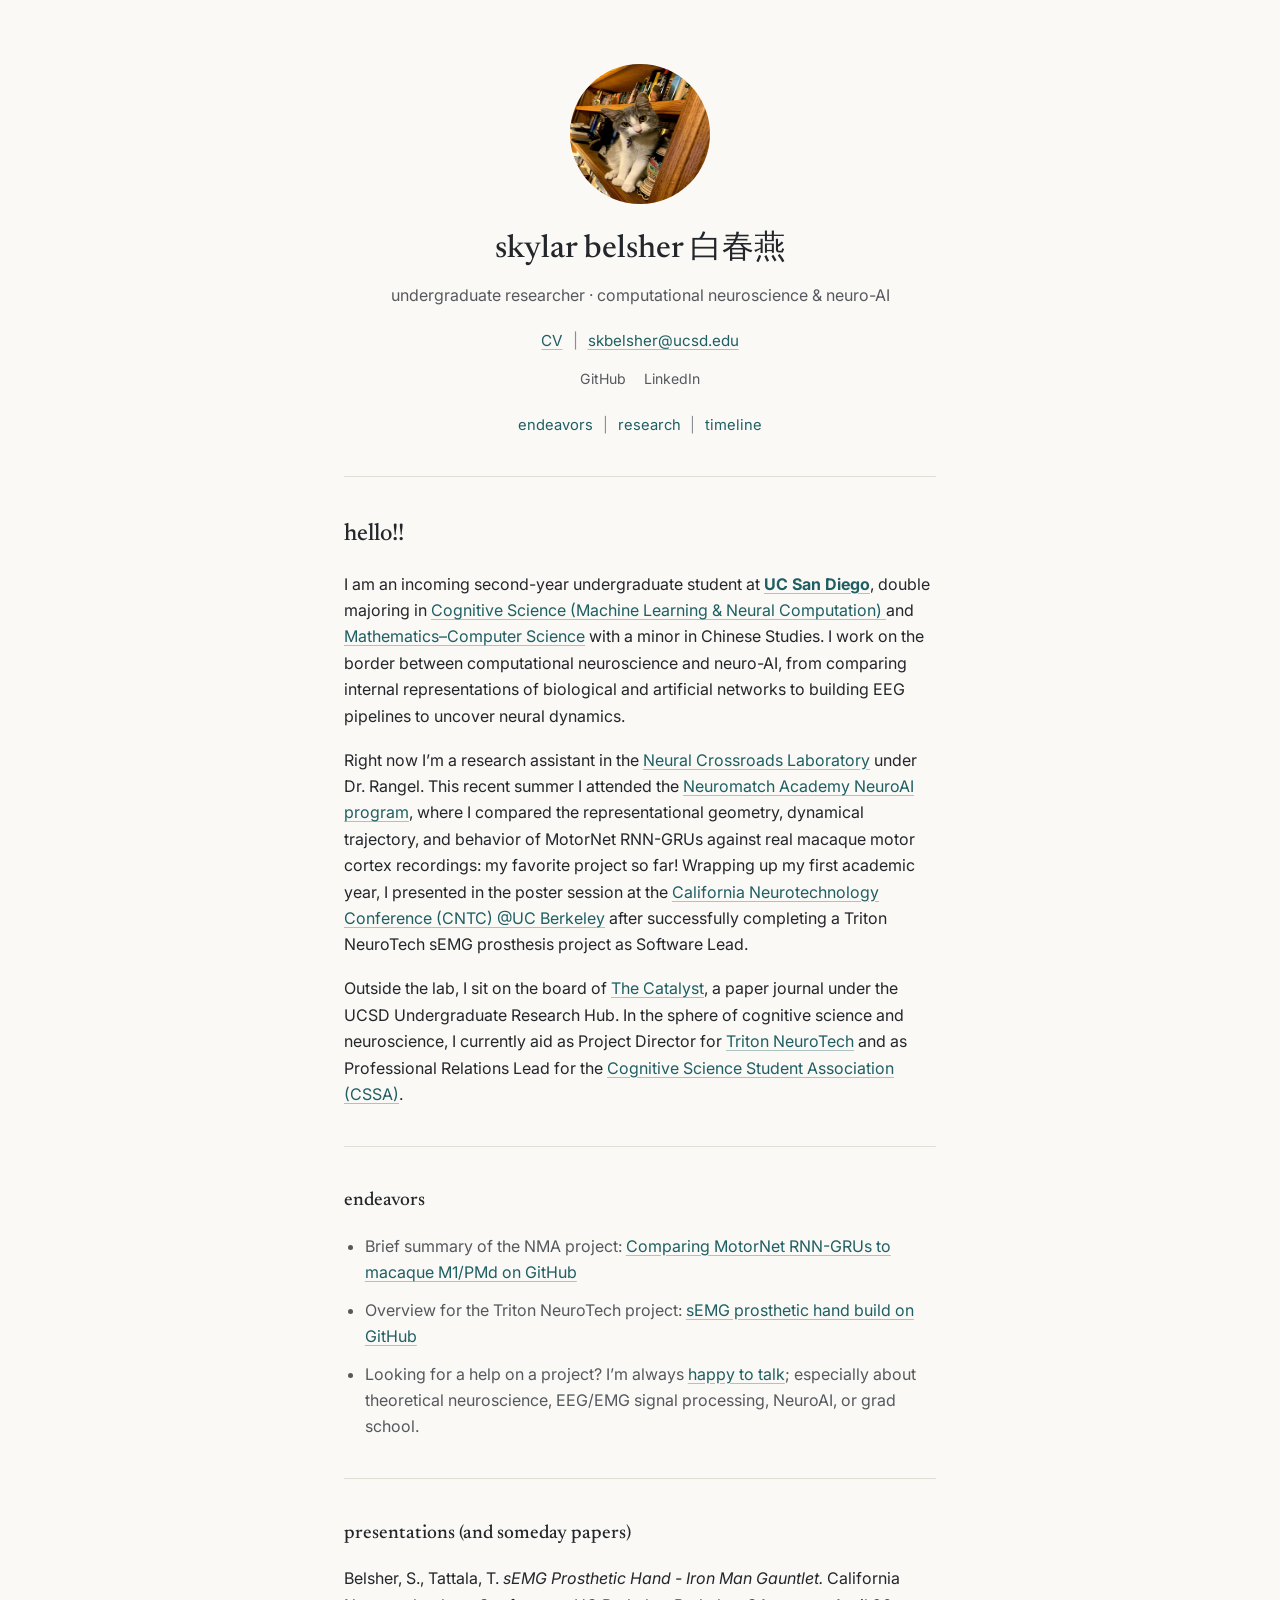
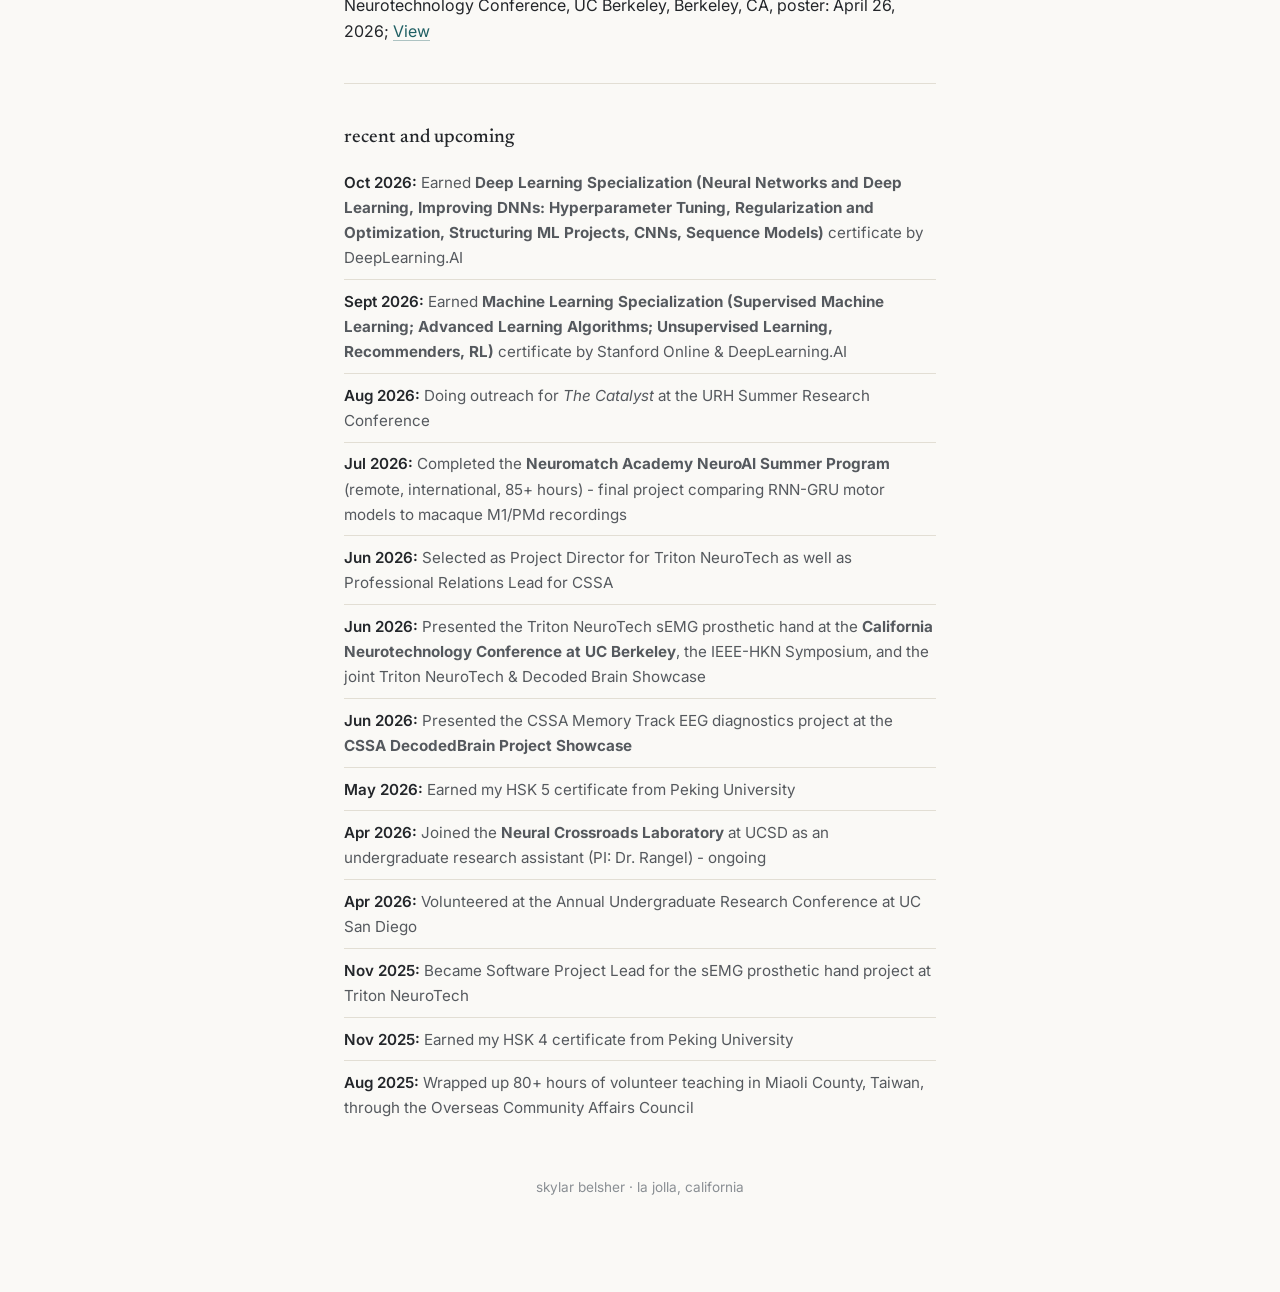
==== commit bc610e53: "Update index.html" ====
--- a/index.html
+++ b/index.html
@@ -66,7 +66,7 @@
         Right now I&rsquo;m a research assistant in the
         <a href="https://neuralcrossroads.ucsd.edu/" target="_blank" rel="noopener">Neural Crossroads Laboratory</a> under Dr. Rangel. This recent summer I attended the <a href="https://neuromatch.io/neuroai/" target="_blank" rel="noopener">Neuromatch Academy NeuroAI program</a>, 
         where I compared the representational geometry, dynamical trajectory, and behavior of MotorNet RNN-GRUs against real macaque motor cortex recordings: 
-        my favorite project so far! Wrapping up my first academic year, I postered at the <a href="https://10times.com/e15g-fspg-g1s3-7-california-neurotechnology-conference" target="_blank" rel="noopener">California Neurotechnology Conference (CNTC) @UC Berkeley</a> after 
+        my favorite project so far! Wrapping up my first academic year, I presented in the poster session at the <a href="https://neurotech.studentorg.berkeley.edu/conference.html" target="_blank" rel="noopener">California Neurotechnology Conference (CNTC) @UC Berkeley</a> after 
         successfully completing a Triton NeuroTech sEMG prosthesis project as Software Lead.
       </p>
 
